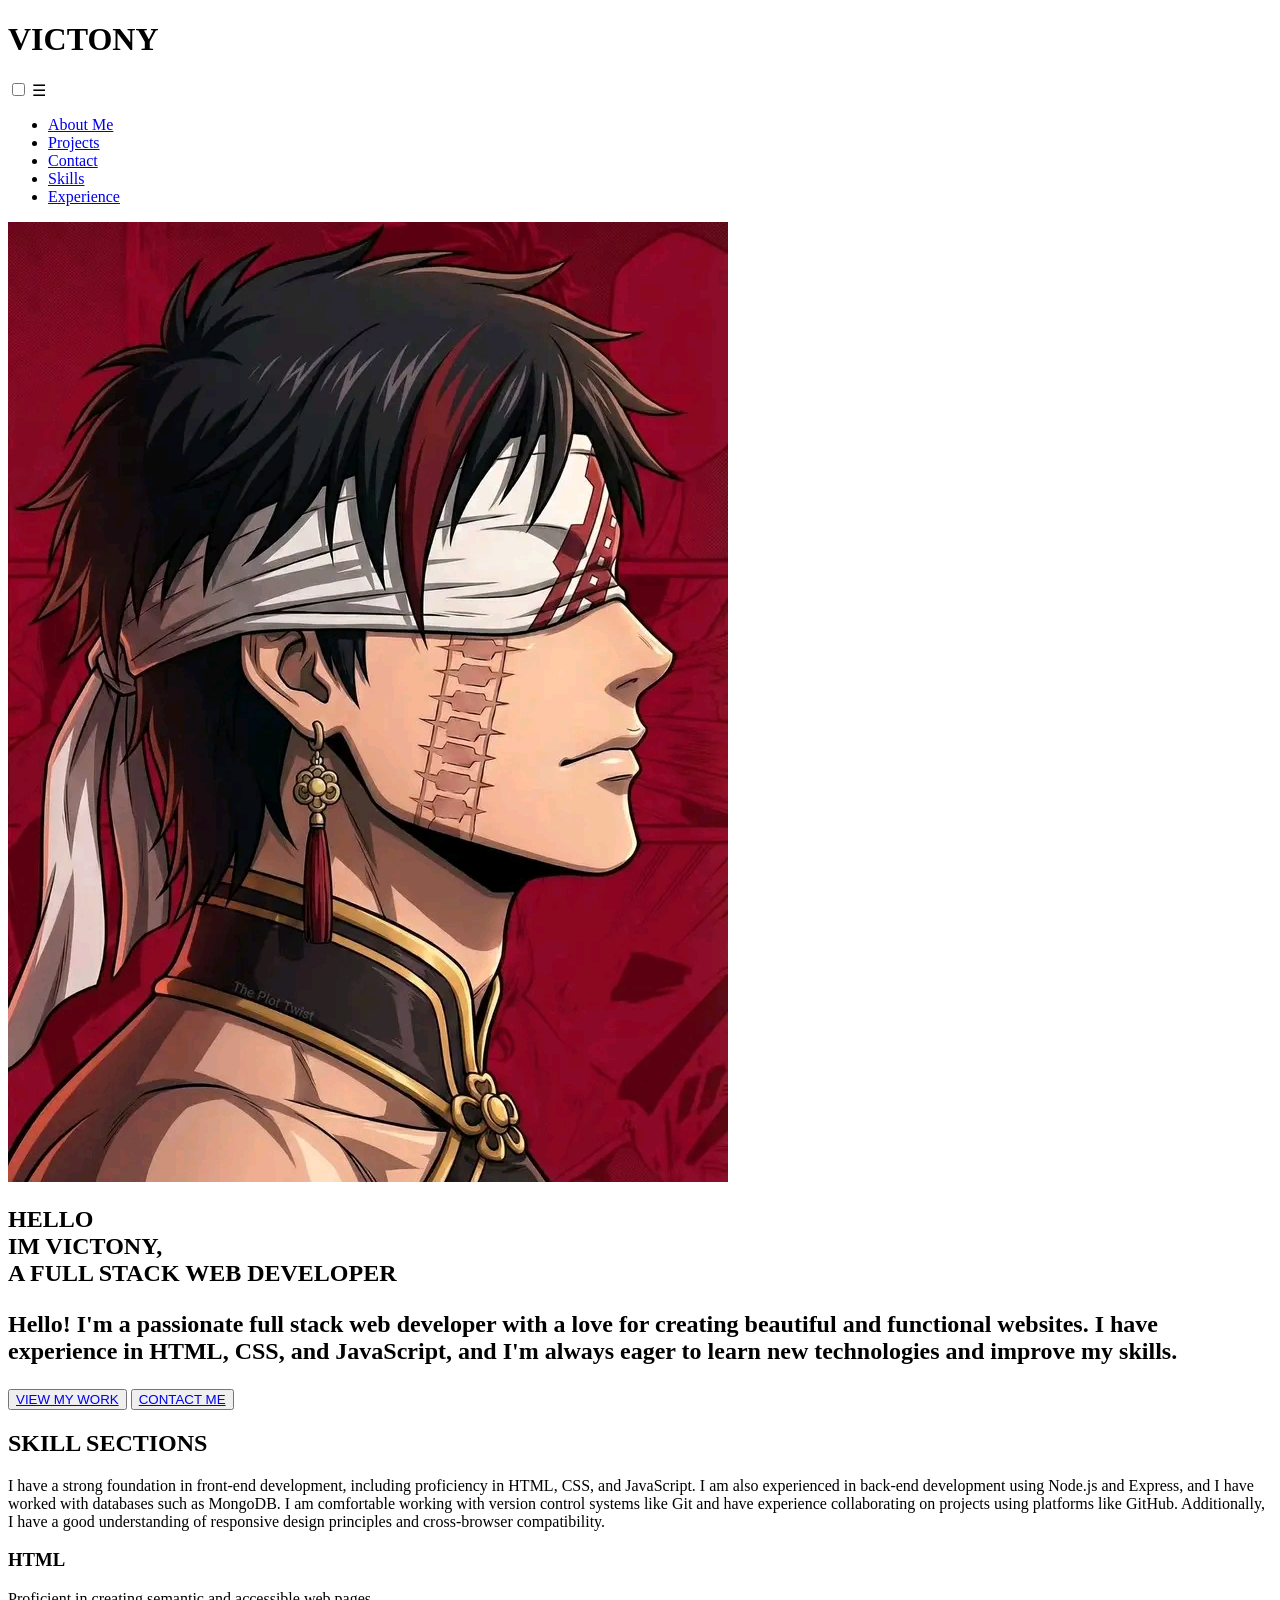
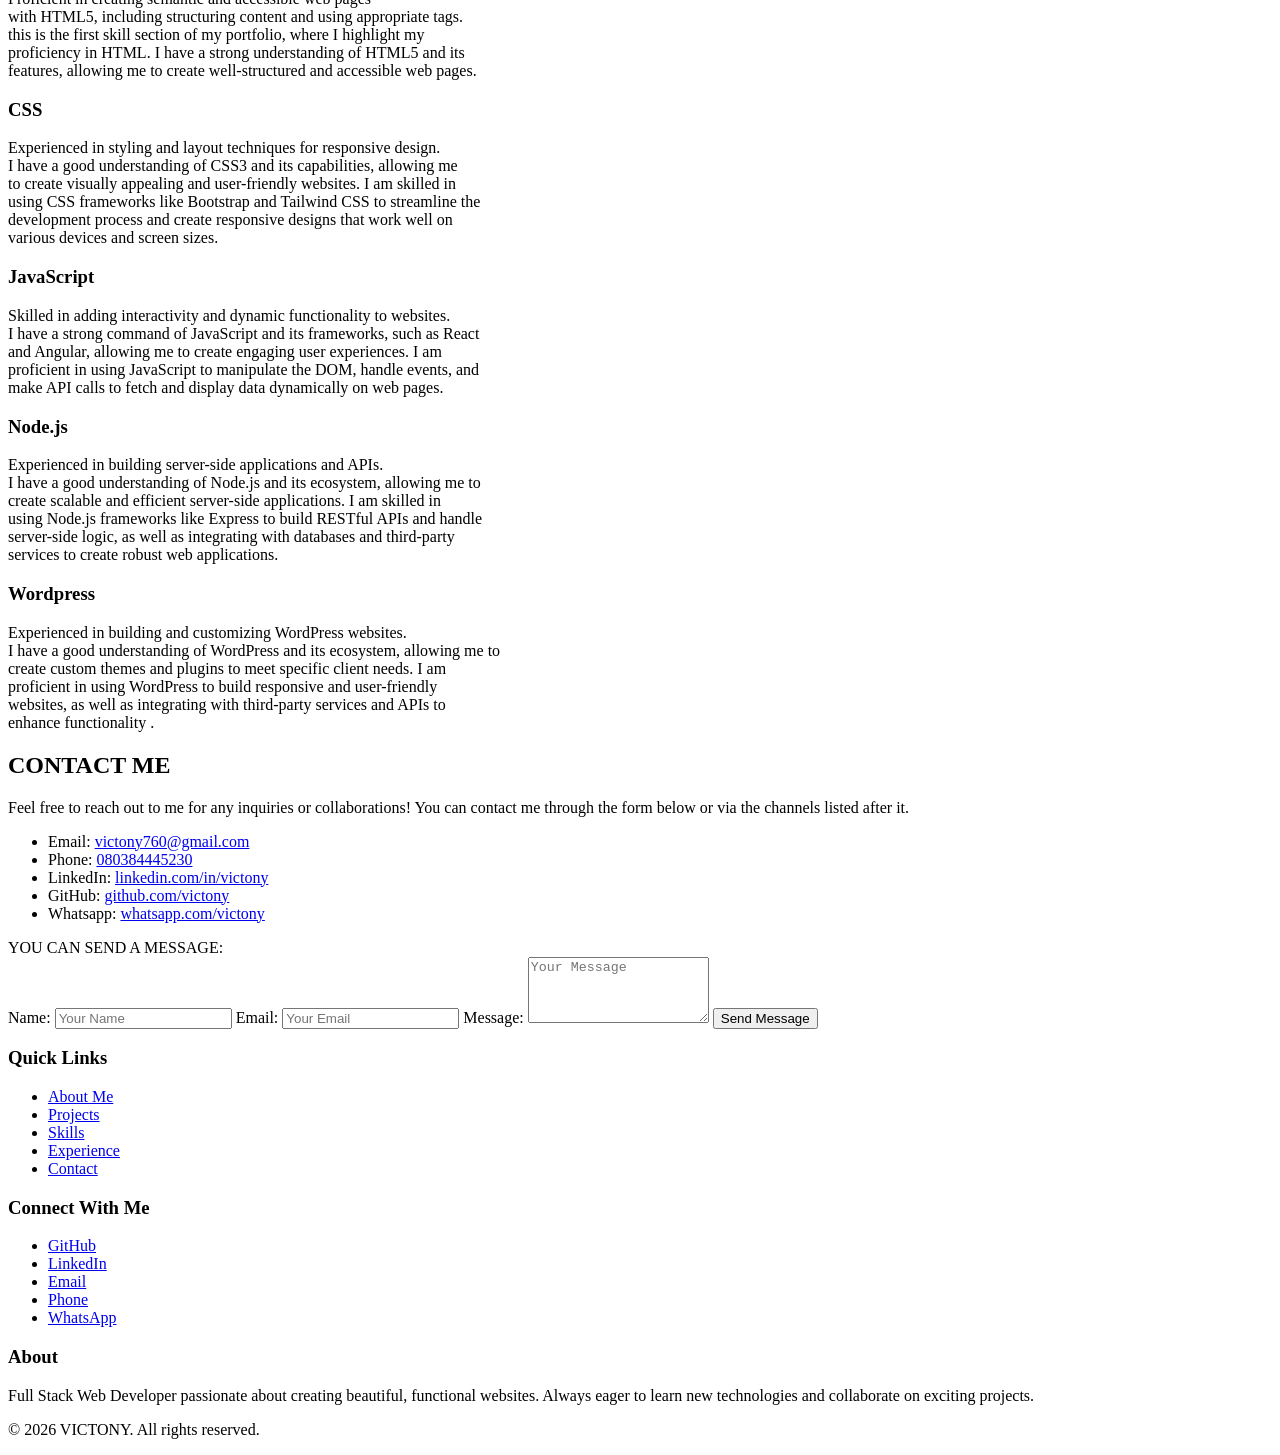
==== index.html @ efb011ad "renamed" ====
<!doctype html>
<html lang="en">
  <head>
    <meta charset="UTF-8" />
    <meta name="viewport" content="width=device-width, initial-scale=1.0" />
    <link rel="stylesheet" href="index.cssg" />
    <title>my first portfolio</title>
  </head>
  <body>
    <header>
      <h1>VICT<span>ONY</span></h1>
            <input type="checkbox" id="nav-toggle" />
      <label for="nav-toggle" class="hamburger">&#9776;</label>
      <ul>
        <li><a href="#about">About Me</a></li>
        <li><a href="#projects">Projects</a></li>
        <li><a href="#contact">Contact</a></li>
        <li><a href="#skills">Skills</a></li>
        <li><a href="#experience">Experience</a></li>
      </ul>
    </header>
    <div class="about">
      <img src="/1767928970775.jpg" alt="profile picture" />

      <h2>
        <span>HELLO</span><br />
        IM VICTONY,<br />A FULL STACK WEB DEVELOPER

        <p>
          Hello! I'm a passionate full stack web developer with a love for
          creating beautiful and functional websites. I have experience in HTML,
          CSS, and JavaScript, and I'm always eager to learn new technologies
          and improve my skills.
        </p>
      </h2>
    </div>
    <div class="button">
      <button><a href="#projects">VIEW MY WORK</a></button>
      <button><a href="#contact">CONTACT ME</a></button>
    </div>
    <div class="wrapper">
      <div class="section">
        <h2>SKILL SECTIONS</h2>
        <p>
          I have a strong foundation in front-end development, including
          proficiency in HTML, CSS, and JavaScript. I am also experienced in
          back-end development using Node.js and Express, and I have worked with
          databases such as MongoDB. I am comfortable working with version
          control systems like Git and have experience collaborating on projects
          using platforms like GitHub. Additionally, I have a good understanding
          of responsive design principles and cross-browser compatibility.
        </p>
      </div>
<div class="container">
      <div class="skill">
        <h3>HTML</h3>
        <p>
          Proficient in creating semantic and accessible web pages<br />
          with HTML5, including structuring content and using appropriate
          tags.<br />
          this is the first skill section of my portfolio, where I highlight
          my<br />
          proficiency in HTML. I have a strong understanding of HTML5 and its<br />
          features, allowing me to create well-structured and accessible web
          pages.
        </p>
      </div>
      <div class="css">
        <h3>CSS</h3>
        <p>
          Experienced in styling and layout techniques for responsive design.<br /> 
          I have a good understanding of CSS3 and its capabilities, allowing me<br /> 
          to create visually appealing and user-friendly websites. I am skilled in<br />
          using CSS frameworks like Bootstrap and Tailwind CSS to streamline the<br />
          development process and create responsive designs that work well on<br /> 
          various devices and screen sizes.
        </p>
      </div>
      <div class="java">
        <h3>JavaScript</h3>
        <p>
          Skilled in adding interactivity and dynamic functionality to websites.<br />
          I have a strong command of JavaScript and its frameworks, such as React<br />
          and Angular, allowing me to create engaging user experiences. I am<br />
          proficient in using JavaScript to manipulate the DOM, handle events, and<br />
          make API calls to fetch and display data dynamically on web pages.
        </p>
      </div>
      <div class="node">
        <h3>Node.js</h3>
        <p>Experienced in building server-side applications and APIs.<br />
          I have a good understanding of Node.js and its ecosystem, allowing me to<br />
          create scalable and efficient server-side applications. I am skilled in<br />
          using Node.js frameworks like Express to build RESTful APIs and handle<br />
          server-side logic, as well as integrating with databases and third-party<br />
          services to create robust web applications.

        </p>
      </div>
      <div class="express">
        <h3>Wordpress</h3>
        <p>Experienced in building and customizing WordPress websites.<br />  
            I have a good understanding of WordPress and its ecosystem, allowing me to<br />
            create custom themes and plugins to meet specific client needs. I am<br />
            proficient in using WordPress to build responsive and user-friendly<br />
            websites, as well as integrating with third-party services and APIs to<br />
            enhance functionality .
        </p>
      </div>
      
    </div>
    
    <div class="tact">
<h2>CONTACT ME</h2>
<p>Feel free to reach out to me for any inquiries or collaborations! You can contact me through the form below or via the channels listed after it.</p>
<div class="box">
<div class="contact">
<ul>
  <li>Email: <a href="mailto:victony760@gmail.com">victony760@gmail.com</a></li>
  <li>Phone: <a href="tel:+23480384445230">080384445230</a></li>
  <li>LinkedIn: <a href="https://www.linkedin.com/in/victony">linkedin.com/in/victony</a></li>
  <li>GitHub: <a href="https://github.com/victony">github.com/victony</a></li>
  <li>Whatsapp: <a href="https://wa.me/23480384445230">whatsapp.com/victony</a></li>
</ul>
    </div>
    <div class="label">
      <label for="contact-form">YOU CAN SEND A MESSAGE:</label>
      <form id="contact-form" action="mailto:victony760@gmail.com" method="post" enctype="text/plain">
        <label for="name">Name:</label>
        <input type="text" id="name" name="name" placeholder="Your Name" required />
        <label for="email">Email:</label>
        <input type="email" id="email" name="email" placeholder="Your Email" required />
        <label for="message">Message:</label>
        <textarea id="message" name="message" placeholder="Your Message" rows="4" required></textarea>
        <button type="submit">Send Message</button>
      </form>
    </div>
    </div>
    <footer>
      <div class="footer-content">
        <div class="footer-section">
          <h3>Quick Links</h3>
          <ul>
            <li><a href="#about">About Me</a></li>
            <li><a href="#projects">Projects</a></li>
            <li><a href="#skills">Skills</a></li>
            <li><a href="#experience">Experience</a></li>
            <li><a href="#contact">Contact</a></li>
          </ul>
        </div>
        <div class="footer-section">
          <h3>Connect With Me</h3>
          <ul>
            <li><a href="https://github.com/victony" target="_blank">GitHub</a></li>
            <li><a href="https://www.linkedin.com/in/victony" target="_blank">LinkedIn</a></li>
            <li><a href="mailto:victony760@gmail.com">Email</a></li>
            <li><a href="tel:+23480384445230">Phone</a></li>
            <li><a href="https://wa.me/23480384445230" target="_blank">WhatsApp</a></li>
          </ul>
        </div>
        <div class="footer-section">
          <h3>About</h3>
          <p>Full Stack Web Developer passionate about creating beautiful, functional websites. Always eager to learn new technologies and collaborate on exciting projects.</p>
        </div>
      </div>
      <div class="footer-bottom">
        <p>&copy; 2026 VICTONY. All rights reserved.</p>
      </div>
    </footer>
    
  </body>
</html>
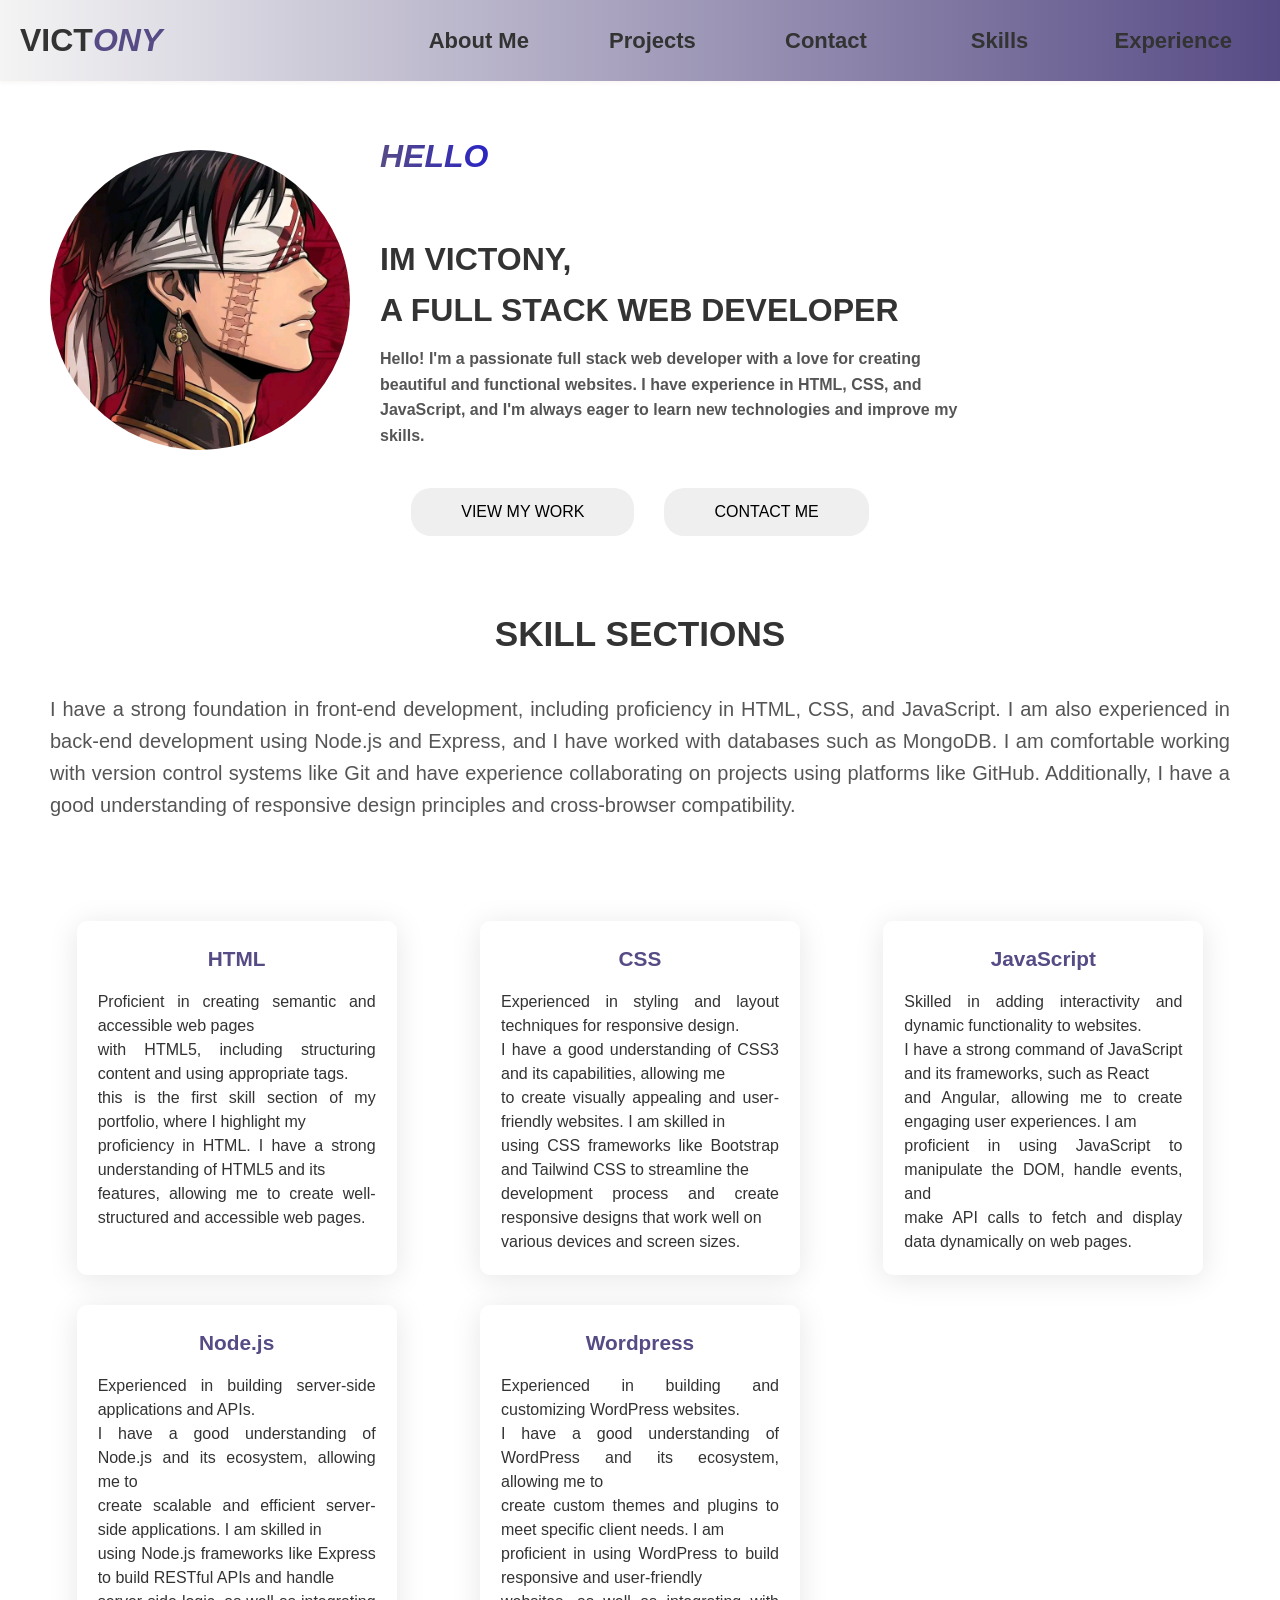
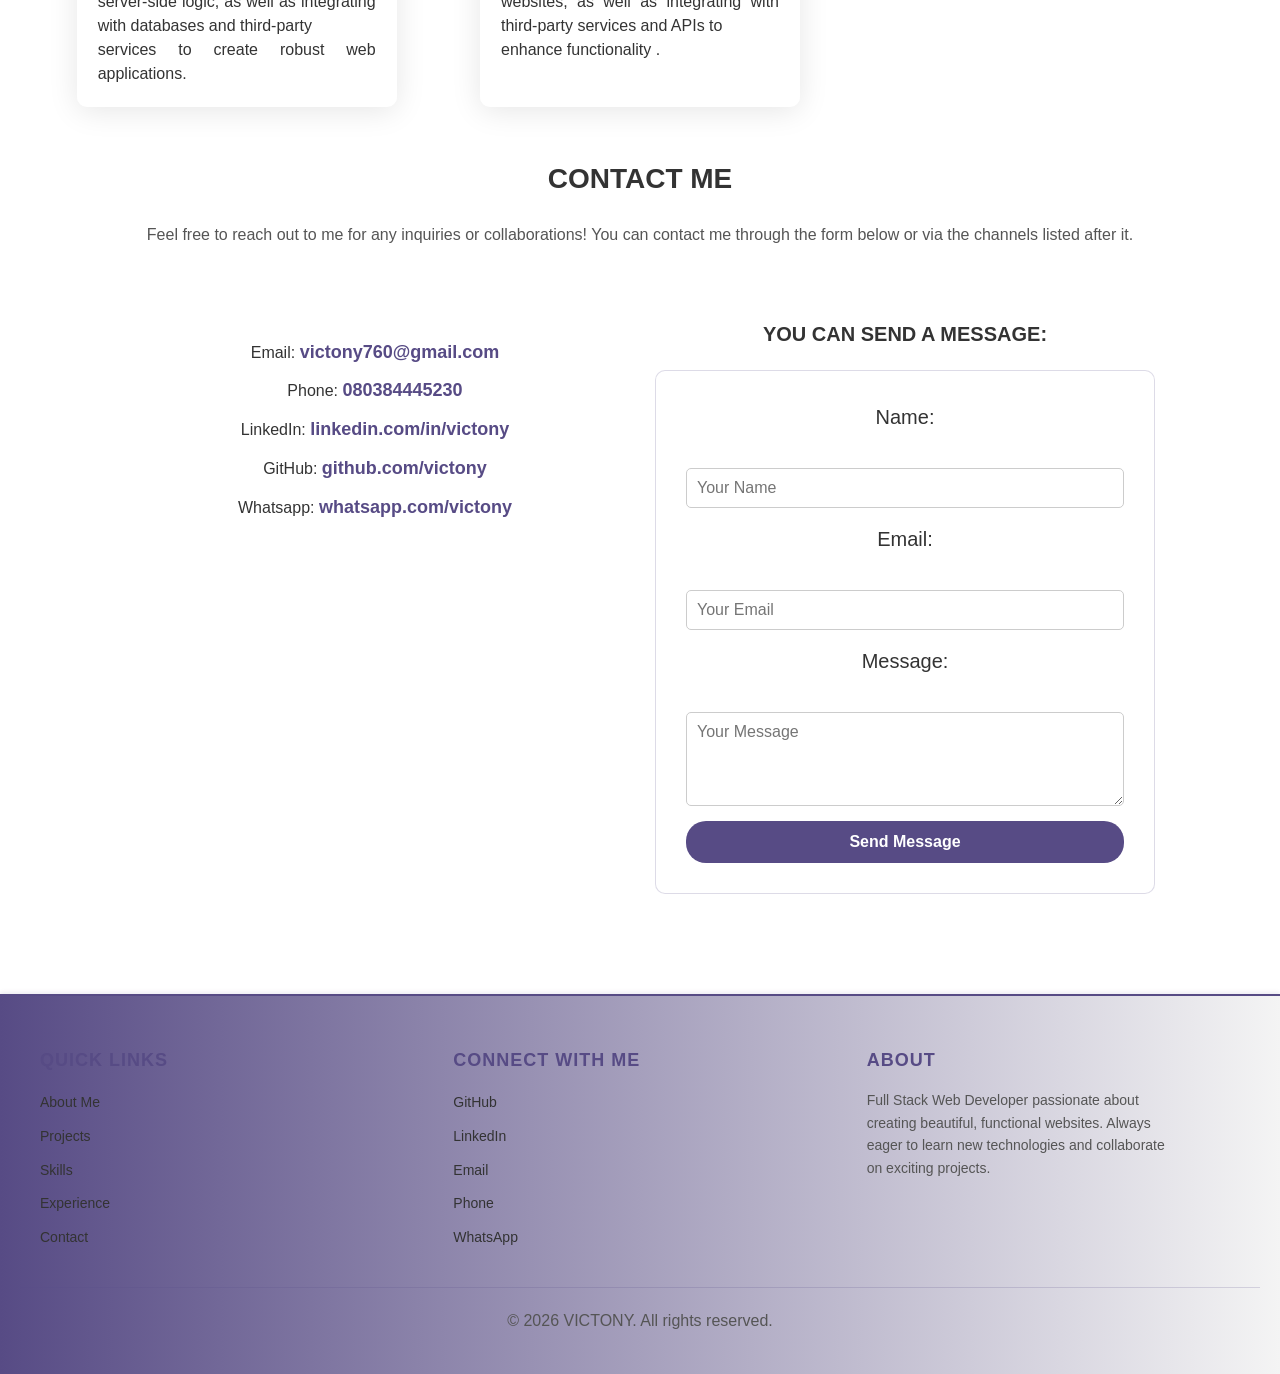
==== commit 098dc989: "made changes" ====
--- a/index.html
+++ b/index.html
@@ -3,7 +3,7 @@
   <head>
     <meta charset="UTF-8" />
     <meta name="viewport" content="width=device-width, initial-scale=1.0" />
-    <link rel="stylesheet" href="index.cssg" />
+    <link rel="stylesheet" href="index.css" />
     <title>my first portfolio</title>
   </head>
   <body>
--- a/index.css
+++ b/index.css
@@ -0,0 +1,703 @@
+*{margin: 0; 
+  padding: 0; 
+  box-sizing: border-box;
+font-family: 'Segoe UI', Tahoma, Geneva, Verdana, sans-serif;}
+
+html {
+  scroll-behavior: smooth;
+}
+
+body {
+  line-height: 1.6;
+  color: #333;
+}
+
+header{
+  display: flex;
+  justify-content: space-between;
+  align-items: center;
+  background: linear-gradient(to right, #f4f4f4, #574b85);
+  box-shadow: 0 2px 4px rgb(250, 245, 245);
+  position: sticky;
+  top: 0;
+  z-index:1000;
+  padding: 0 20px;
+  min-height: 60px;
+  flex-wrap: wrap;
+}
+
+header h1{
+    padding: 15px 0;
+    color: #333;
+    font-size: clamp(1.5rem, 5vw, 2rem);
+}
+
+header h1 span{
+  color: #574b85;
+  font-style: italic;
+}
+
+header ul{
+  list-style: none;
+  display: flex;
+  width:70%;
+  gap:0;
+  margin-left: auto;
+}
+
+
+#nav-toggle {
+  display: none;
+}
+
+
+.hamburger {
+  display: none;
+  cursor: pointer;
+  font-size: 28px;
+  padding: 10px 15px;
+  user-select: none;
+  color: #333;
+  margin-left: auto;
+  order: 2;
+}
+
+
+#nav-toggle:checked ~ ul {
+  display: flex !important;
+}
+
+header ul li{
+  margin: 0;
+  flex: 1;
+  text-align: center;
+}
+
+header ul li a{
+  text-decoration: none;
+  color: #333;
+  font-weight: bold;
+  transition: color 0.3s ease;
+  font-size: clamp(0.9rem, 2.5vw, 1.375rem);
+  display: block;
+  padding: 15px 10px;
+}
+
+header ul li a:hover{
+   background: linear-gradient(to right, #574b85, #f4f4f4);
+  color: #ffffffb6;
+  border-radius: 4px;
+  transition: background 0.3s ease, color 0.3s ease;
+  text-decoration: underline;
+}
+
+ .about{
+  display: flex;
+  align-items: center;
+  padding: clamp(20px, 5vw, 50px);
+  gap: clamp(10px, 3vw, 30px);
+  flex-wrap: wrap;
+  justify-content: center;
+  } 
+  
+  .about h2{
+    font-size: clamp(1.5rem, 4vw, 2rem);
+    color: #333;
+    margin-bottom: 20px;
+    flex: 1;
+    min-width: 280px;
+  }
+  
+  .about h2 span{
+    display: block;
+    font-style: italic;
+    background: linear-gradient(to right, #574b85, blue, green, orange, red);
+    -webkit-background-clip: text;
+    -webkit-text-fill-color: transparent;
+    background-clip: text;
+  }
+   
+  .about p{
+  padding-top: 10px;
+  font-size: clamp(0.875rem, 2vw, 1rem);
+  color: #555;
+  line-height: 1.6;
+  max-width: 600px;
+}
+ 
+.about img{
+  width: 100%;
+  max-width: 300px;
+  height: auto;
+  aspect-ratio: 1;
+  border-radius: 50%;
+  object-fit: cover;
+  flex-shrink: 0;
+}
+.button{
+  display: flex;
+  justify-content: center;
+  align-items: center;
+  flex-wrap: wrap;
+  margin-top: -50px;
+  gap: clamp(10px, 3vw, 30px);
+  height: auto;
+  border-radius: 20px;
+  padding: 20px;
+  min-height: 50px;
+}
+
+.button a{
+  text-decoration: none;
+  color: black;
+  padding: clamp(8px, 1.5vw, 10px) clamp(15px, 3vw, 20px);
+  border-radius: 4px;
+  transition: background-color 0.3s ease;
+  font-size: clamp(0.875rem, 2vw, 1rem);
+}
+
+button {
+  border-radius: 20px;
+  animation: rotatingcolour 2s linear infinite;
+  cursor: pointer;
+  border: none;
+  padding: clamp(10px, 1.5vw, 15px) clamp(20px, 3vw, 30px);
+  font-size: clamp(0.875rem, 2vw, 1rem);
+}
+@keyframes rotatingcolour {
+  
+  0% { box-shadow: 0 0 10px #574b85; }
+  25% { box-shadow: 0 0 10px blue; }
+  50% { box-shadow: 0 0 10px green; }
+  75% { box-shadow: 0 0 10px orange; }
+  100% { box-shadow: 0 0 10px red; }
+}
+.section{
+  display: flex;
+  flex-direction: column;
+  justify-content: center;
+  padding: clamp(20px, 5vw, 50px);
+  gap: clamp(10px, 2vw, 20px);
+}
+
+.section h2{
+  font-size: clamp(1.75rem, 5vw, 2.2rem);
+  color: #333;
+  margin-bottom: 10px;
+  text-align: center;
+}
+
+.section p{
+  font-size: clamp(0.9rem, 2vw, 1.25rem);
+  color: #555;
+  text-align: justify;
+}
+
+.container{
+  display: grid;
+  grid-template-columns: repeat(auto-fit, minmax(280px, 1fr));
+  justify-items: center;
+  padding: clamp(20px, 5vw, 50px);
+  gap: clamp(15px, 3vw, 30px);
+}
+.skill,
+.css,
+.java,
+.node,
+.express{
+  animation: rotatingcolour 2s linear infinite;
+  background: rgba(255, 255, 255, 0.15);
+  backdrop-filter: blur(15px);
+  -webkit-backdrop-filter: blur(15px);
+  border: 1px solid rgba(255, 255, 255, 0.3);
+  box-shadow: 0 4px 30px rgba(0, 0, 0, 0.1);
+  border-radius: 10px;
+  padding: clamp(15px, 3vw, 20px);
+  width: 100%;
+  max-width: 320px;
+  min-height: 300px;
+  display: flex;
+  flex-direction: column;
+  justify-content: flex-start;
+}
+.skill h3,
+.css h3,
+.java h3,
+.node h3,
+.express h3{
+  color: #574b85;
+  display: flex;
+  justify-content: center;
+  align-items: center;
+  font-size: clamp(1rem, 2vw, 1.3rem);
+  margin-bottom: 15px;
+}
+
+.skill p,
+.css p,
+.java p,
+.node p,
+.express p{
+  color: #333;
+  font-size: clamp(0.8rem, 1.8vw, 1rem);
+  line-height: 1.5;
+  text-align: justify;
+}
+.box{
+  display: grid;
+  grid-template-columns: repeat(auto-fit, minmax(280px, 1fr));
+  width: 100%;
+  padding: clamp(20px, 5vw, 50px);
+  gap: clamp(20px, 4vw, 30px);
+  justify-items: center;
+}
+
+.contact {
+  width: 100%;
+  max-width: 500px;
+}
+
+.contact h2,
+.tact h2{
+  display: flex;
+  justify-content: center;
+  align-items: center;
+  margin-bottom: 20px;
+  font-size: clamp(1.5rem, 4vw, 1.75rem);
+  color: #333;
+}
+
+.contact p,
+.tact p{
+  display: flex;
+  justify-content: center;
+  align-items: center;
+  margin-bottom: 20px;
+  color: #555;
+  font-size: clamp(0.875rem, 2vw, 1rem);
+  flex-wrap: wrap;
+}
+
+.contact ul{
+    padding: 0;
+    margin-top: 20px;
+    list-style: none;
+    display: flex;
+    flex-direction: column;
+    align-items: center;
+    gap: 10px;
+}
+
+.contact ul li{
+  margin: 0;
+}
+
+.contact ul li a{
+  text-decoration: none;
+  color: #574b85;
+  font-size: clamp(0.9rem, 2vw, 1.125rem);
+  font-weight: 600;
+  transition: text-decoration 0.3s ease;
+}
+
+.contact ul li a:hover{
+  text-decoration: underline;
+}
+.label{
+  width: 100%;
+  max-width: 500px;
+}
+
+.label label {
+  display: block;
+  color: #333;
+  font-size: clamp(1rem, 2vw, 1.25rem);
+  font-weight: 600;
+  margin-bottom: 20px;
+  text-align: center;
+}
+
+.label form{
+  flex-direction: column;
+  display: flex;
+  padding: clamp(20px, 3vw, 30px);
+  gap: clamp(10px, 2vw, 15px);
+  border-radius: 10px;
+  background: rgba(255, 255, 255, 0.1);
+  border: 1px solid rgba(87, 75, 133, 0.2);
+} 
+
+.label form label{
+  color: #333;
+  font-size: clamp(0.875rem, 2vw, 1.25rem);
+  font-weight: 300;
+}
+
+.label form input, 
+.label form textarea{
+  padding: clamp(8px, 1.5vw, 10px);
+  border-radius: 5px;
+  border: 1px solid #ccc;
+  width: 100%;
+  font-size: clamp(0.875rem, 1.8vw, 1rem);
+  font-family: inherit;
+  transition: border-color 0.3s ease, box-shadow 0.3s ease;
+}
+
+.label form input:focus,
+.label form textarea:focus {
+  outline: none;
+  border-color: #574b85;
+  box-shadow: 0 0 0 3px rgba(87, 75, 133, 0.1);
+}
+
+.label form button{
+  background: #574b85;
+  color: white;
+  border: none;
+  padding: clamp(10px, 1.5vw, 12px) clamp(20px, 3vw, 20px);
+  border-radius: 20px;
+  cursor: pointer;
+  transition: background-color 0.3s ease;
+  font-size: clamp(0.875rem, 2vw, 1rem);
+  font-weight: 600;
+}
+
+.label form button:hover{
+  background-color: wheat;
+  color: black;
+  transition: background-color 0.3s ease;
+}
+
+.label form button:active {
+  transform: scale(0.98);
+}
+.box{
+  display: flex;
+  flex-wrap: wrap;
+  width: 100%;
+  padding: 50px;
+  gap: 30px;
+  justify-content: center;
+  align-items: flex-start;
+}
+
+footer {
+  background: linear-gradient(to right, #574b85, #f4f4f4);
+  color: #333;
+  padding: clamp(30px, 5vw, 50px) clamp(15px, 3vw, 20px) clamp(20px, 3vw, 20px);
+  margin-top: 50px;
+  border-top: 2px solid #574b85;
+  box-shadow: 0 -2px 4px rgba(87, 75, 133, 0.1);
+}
+
+.footer-content {
+  display: grid;
+  grid-template-columns: repeat(auto-fit, minmax(250px, 1fr));
+  max-width: 1200px;
+  margin: 0 auto;
+  gap: clamp(30px, 4vw, 40px);
+  padding-bottom: clamp(20px, 3vw, 30px);
+}
+
+.footer-section {
+  flex: 1;
+  min-width: 250px;
+}
+
+.footer-section h3 {
+  color: #574b85;
+  font-size: clamp(1rem, 2vw, 1.125rem);
+  font-weight: 600;
+  margin-bottom: 15px;
+  text-transform: uppercase;
+  letter-spacing: 1px;
+}
+
+.footer-section p {
+  color: #555;
+  font-size: clamp(0.8rem, 1.5vw, 0.875rem);
+  line-height: 1.6;
+  max-width: 300px;
+}
+
+.footer-section ul {
+  list-style: none;
+  padding: 0;
+}
+
+.footer-section ul li {
+  margin: 8px 0;
+}
+
+.footer-section ul li a {
+  color: #333;
+  text-decoration: none;
+  font-size: clamp(0.8rem, 1.5vw, 0.875rem);
+  transition: color 0.3s ease, text-decoration 0.3s ease;
+  font-weight: 500;
+}
+
+.footer-section ul li a:hover {
+  color: white;
+  text-decoration: underline;
+}
+
+.footer-bottom {
+  text-align: center;
+  padding-top: 20px;
+  border-top: 1px solid rgba(87, 75, 133, 0.2);
+  color: #555;
+  font-size: clamp(0.75rem, 1.5vw, 0.875rem);
+}
+
+
+/* Tablet and smaller screens */
+@media (max-width: 768px) {
+  header {
+    position: relative;
+  }
+  
+  .hamburger {
+    display: block;
+  }
+  
+  header ul {
+    display: none !important;
+    flex-direction: column;
+    width: 100%;
+    position: absolute;
+    top: 100%;
+    left: 0;
+    background: linear-gradient(to right, #f4f4f4, #574b85);
+    margin-left: 0;
+  }
+  
+  #nav-toggle:checked ~ ul {
+    display: flex !important;
+  }
+  
+  header ul li {
+    margin: 0;
+    padding: 0;
+    text-align: center;
+    width: 100%;
+    border-bottom: 1px solid rgba(87, 75, 133, 0.2);
+  }
+  
+  header ul li:last-child {
+    border-bottom: none;
+  }
+  
+  header ul li a {
+    padding: 12px 15px;
+    font-size: 1rem;
+  }
+  
+  .about {
+    flex-direction: column;
+    align-items: center;
+    padding: 30px 15px;
+    gap: 20px;
+  }
+  
+  .about h2 {
+    text-align: center;
+    font-size: 1.5rem;
+  }
+  
+  .about h2 span {
+    display: block;
+  }
+  
+  .about p {
+    text-align: center;
+  }
+  
+  .about img {
+    max-width: 250px;
+    width: 90%;
+  }
+  
+  .button {
+    margin-top: 0;
+    flex-direction: column;
+    padding: 15px;
+  }
+  
+  .button button {
+    width: 100%;
+    max-width: 300px;
+  }
+  
+  .section, 
+  .container, 
+  .box {
+    padding: 20px 15px;
+  }
+  
+  .skill,
+  .css,
+  .java,
+  .node,
+  .express {
+    width: 100%;
+    max-width: 100%;
+    min-height: auto;
+  }
+  
+  .contact, 
+  .label {
+    width: 100%;
+  }
+  
+  .contact ul {
+    padding: 0;
+    gap: 15px;
+  }
+  
+  .label form {
+    padding: 20px;
+  }
+  
+  .footer-content {
+    gap: 25px;
+  }
+}
+
+/* Mobile screens */
+@media (max-width: 480px) {
+  header {
+    flex-wrap: nowrap;
+  }
+  
+  header h1 {
+    font-size: 1.3rem;
+    padding: 12px 0;
+  }
+  
+  .hamburger {
+    font-size: 24px;
+    padding: 8px 10px;
+  }
+  
+  header ul {
+    width: 100% !important;
+  }
+  
+  header ul li a {
+    font-size: 0.9rem;
+    padding: 10px;
+  }
+  
+  .about {
+    padding: 20px 10px;
+  }
+  
+  .about h2 {
+    font-size: 1.3rem;
+  }
+  
+  .about p {
+    font-size: 0.85rem;
+  }
+  
+  .about img {
+    max-width: 200px;
+  }
+  
+  .button {
+    flex-direction: column;
+    gap: 10px;
+    padding: 10px;
+  }
+  
+  .button button {
+    padding: 10px 15px;
+    font-size: 0.85rem;
+  }
+  
+  .section h2 {
+    font-size: 1.3rem;
+  }
+  
+  .section p,
+  .about p,
+  .contact p,
+  .tact p {
+    font-size: 0.8rem;
+    text-align: left;
+  }
+  
+  .skill h3,
+  .css h3,
+  .java h3,
+  .node h3,
+  .express h3 {
+    font-size: 0.95rem;
+  }
+  
+  .skill p,
+  .css p,
+  .java p,
+  .node p,
+  .express p {
+    font-size: 0.75rem;
+  }
+  
+  .container {
+    padding: 15px 10px;
+    gap: 10px;
+  }
+  
+  .contact h2,
+  .tact h2 {
+    font-size: 1.3rem;
+  }
+  
+  .contact ul li a,
+  .footer-section ul li a {
+    font-size: 0.8rem;
+  }
+  
+  .label label {
+    font-size: 1rem;
+  }
+  
+  .label form {
+    padding: 15px;
+    gap: 10px;
+  }
+  
+  .label form label {
+    font-size: 0.85rem;
+  }
+  
+  .label form input,
+  .label form textarea {
+    padding: 6px;
+    font-size: 0.85rem;
+  }
+  
+  .label form button {
+    padding: 8px 15px;
+    font-size: 0.85rem;
+  }
+  
+  footer {
+    padding: 25px 10px 15px;
+  }
+  
+  .footer-content {
+    gap: 15px;
+  }
+  
+  .footer-section h3 {
+    font-size: 0.9rem;
+  }
+  
+  .footer-section p {
+    font-size: 0.75rem;
+  }
+}
+
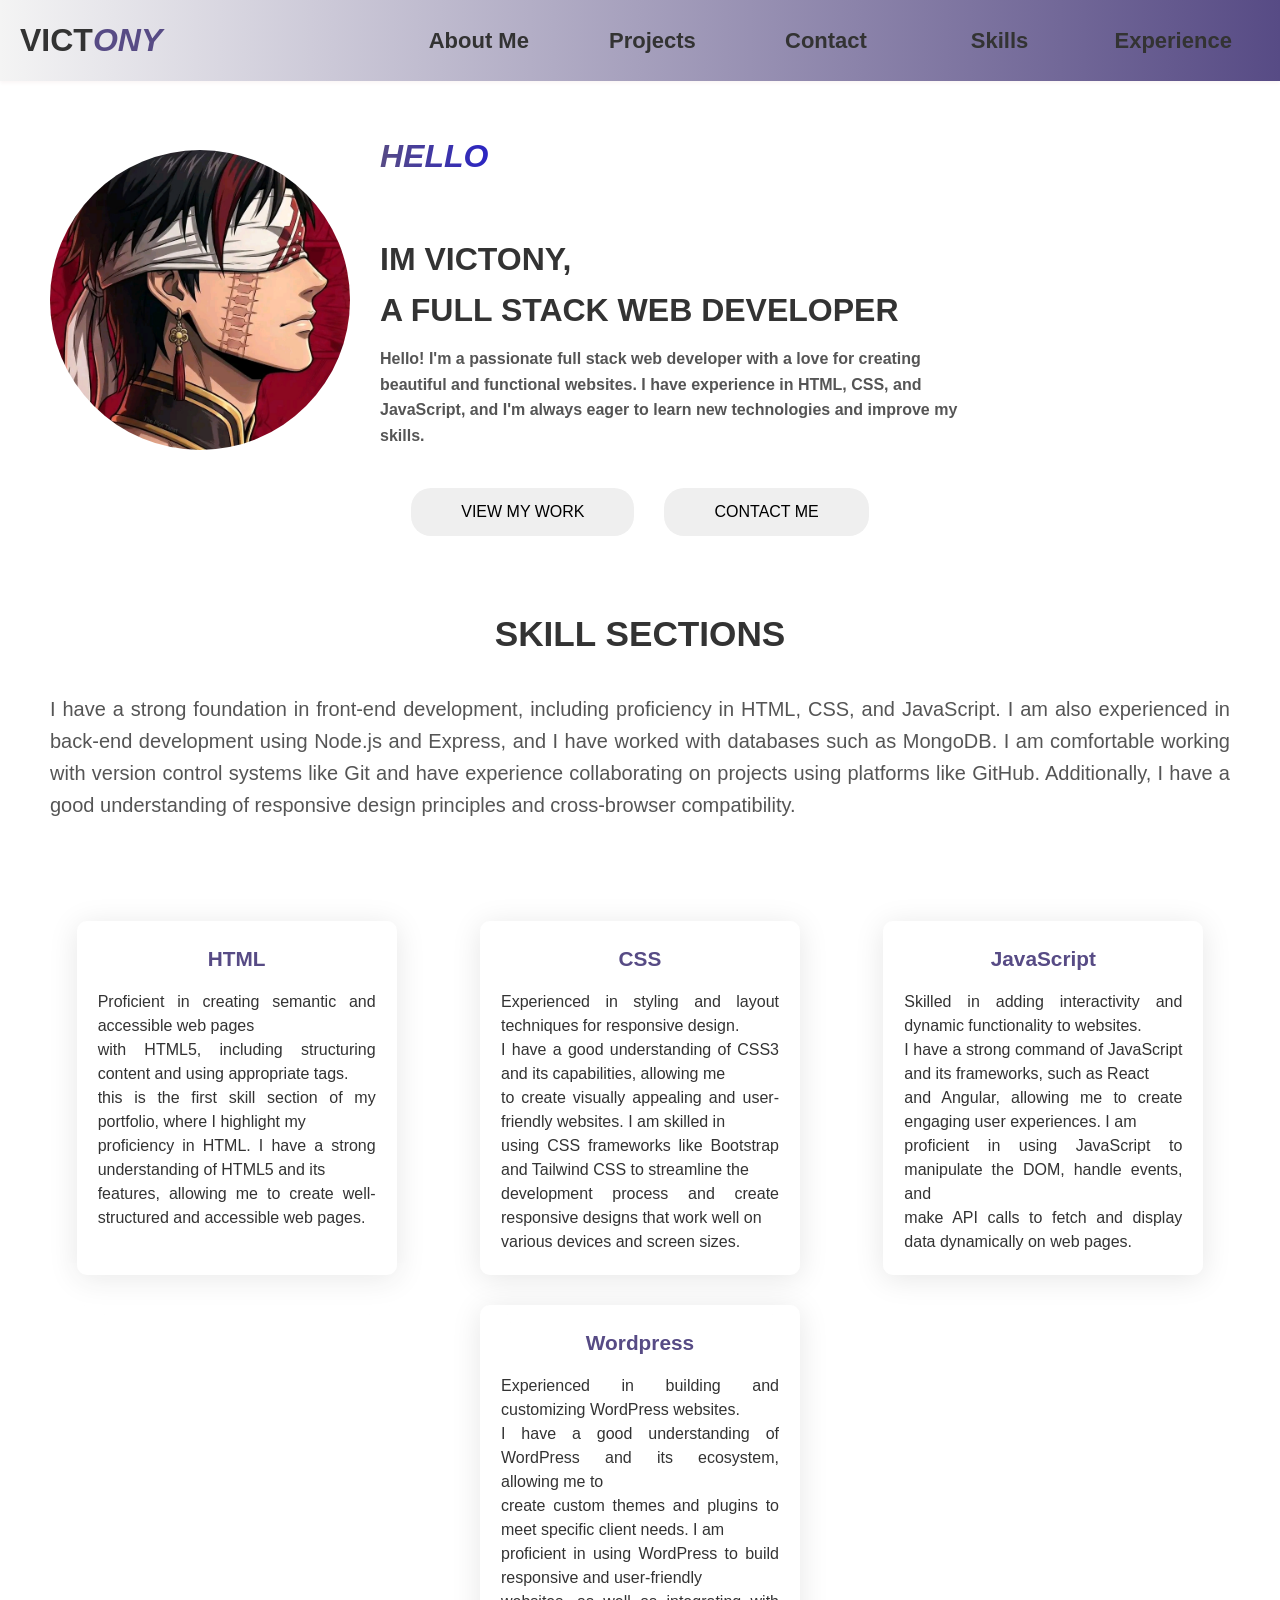
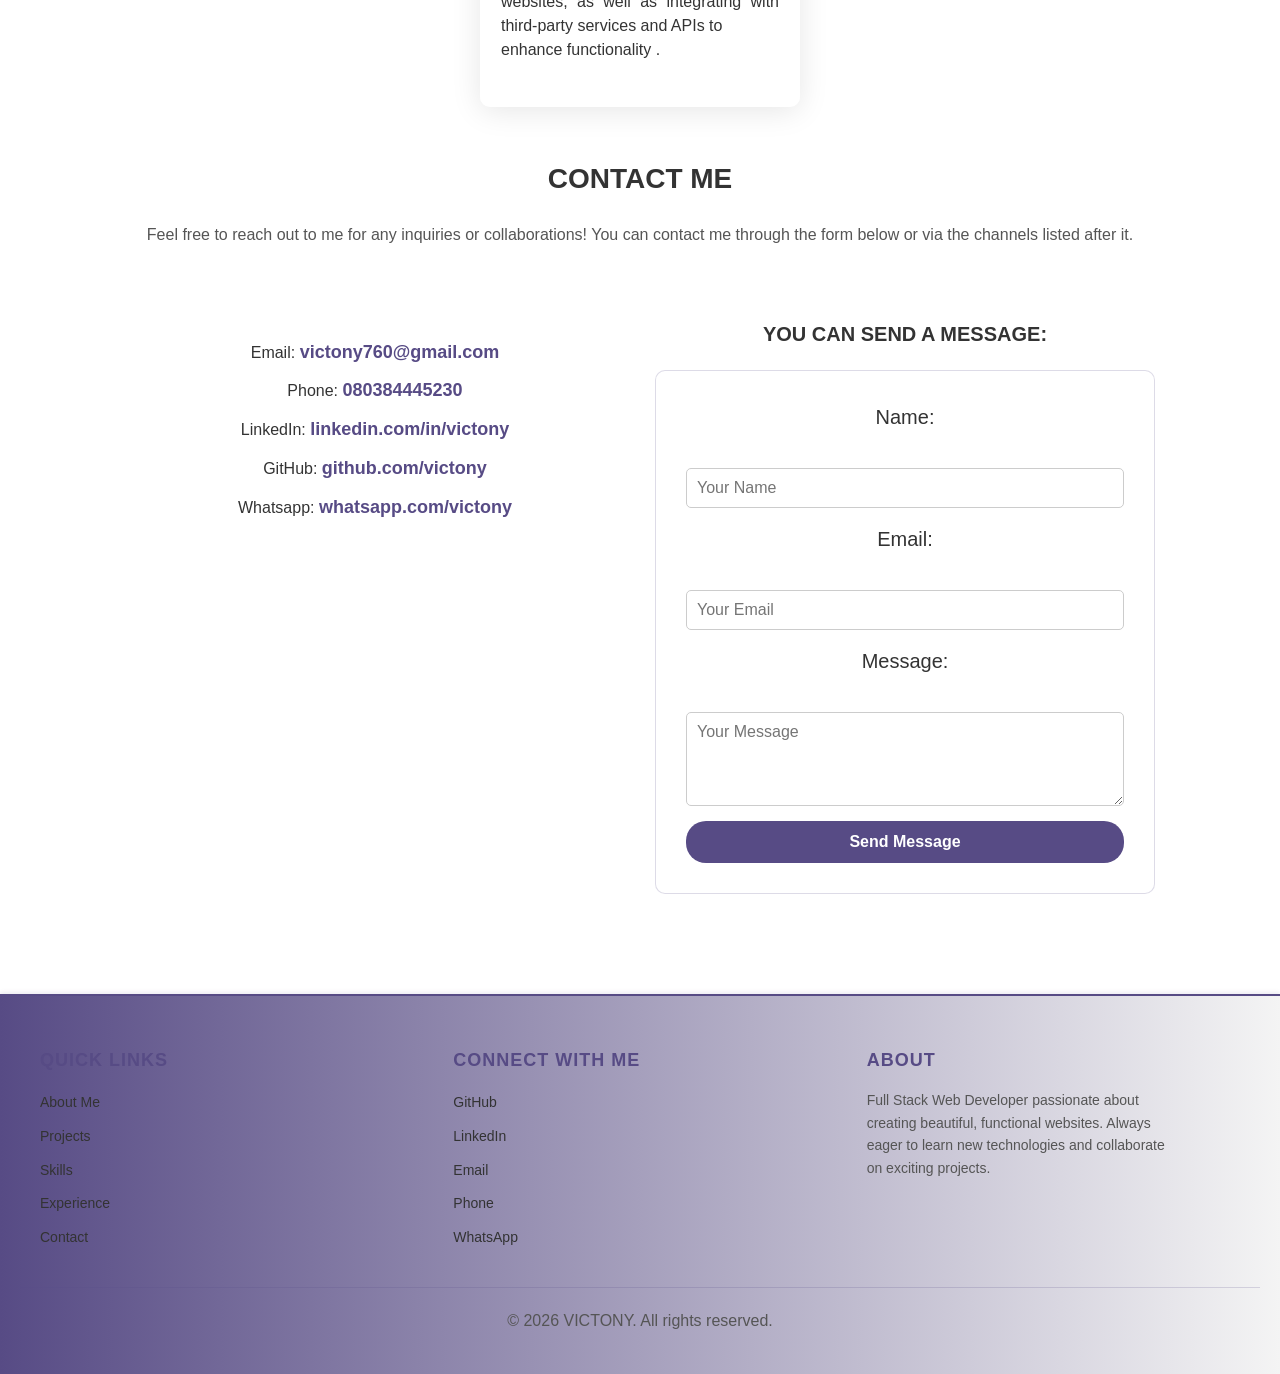
==== commit 960b7012: "third changes" ====
--- a/index.html
+++ b/index.html
@@ -20,7 +20,7 @@
       </ul>
     </header>
     <div class="about">
-      <img src="/1767928970775.jpg" alt="profile picture" />
+      <img src="1767928970775.jpg" alt="profile picture" />
 
       <h2>
         <span>HELLO</span><br />
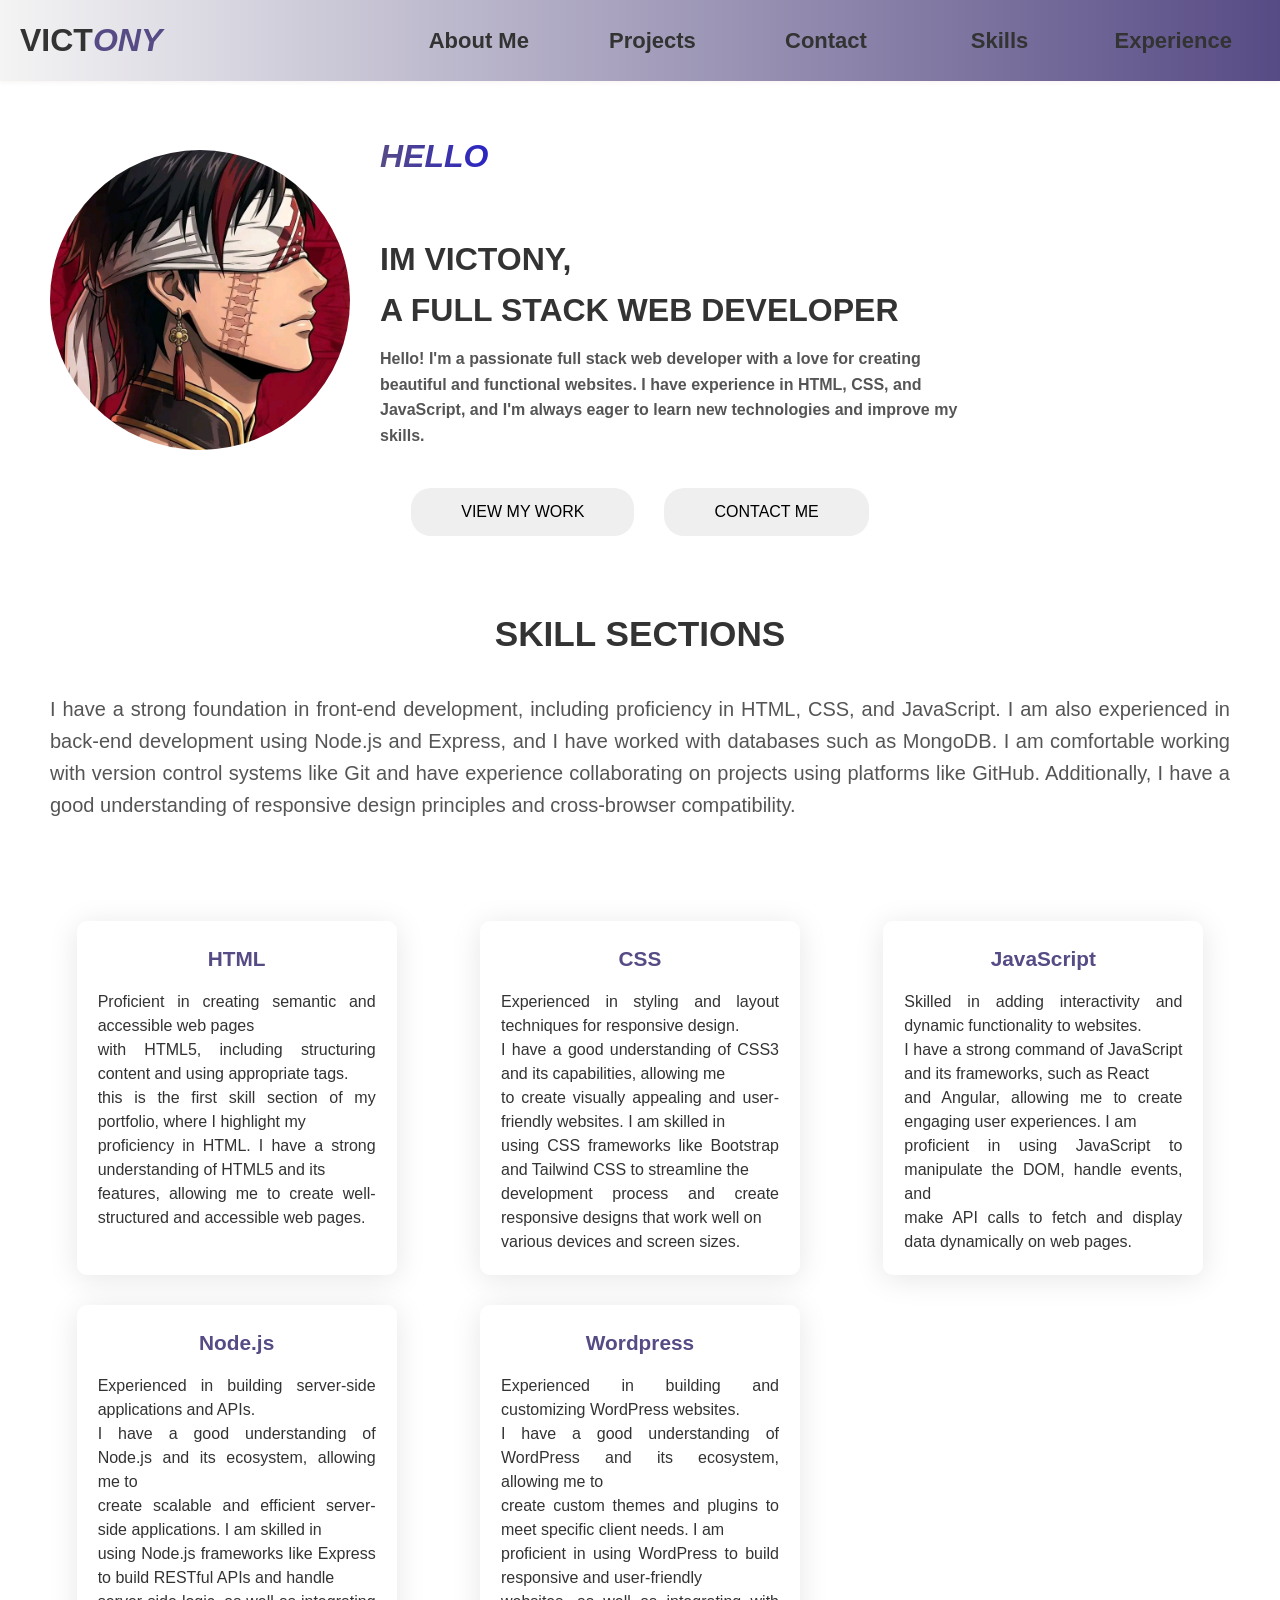
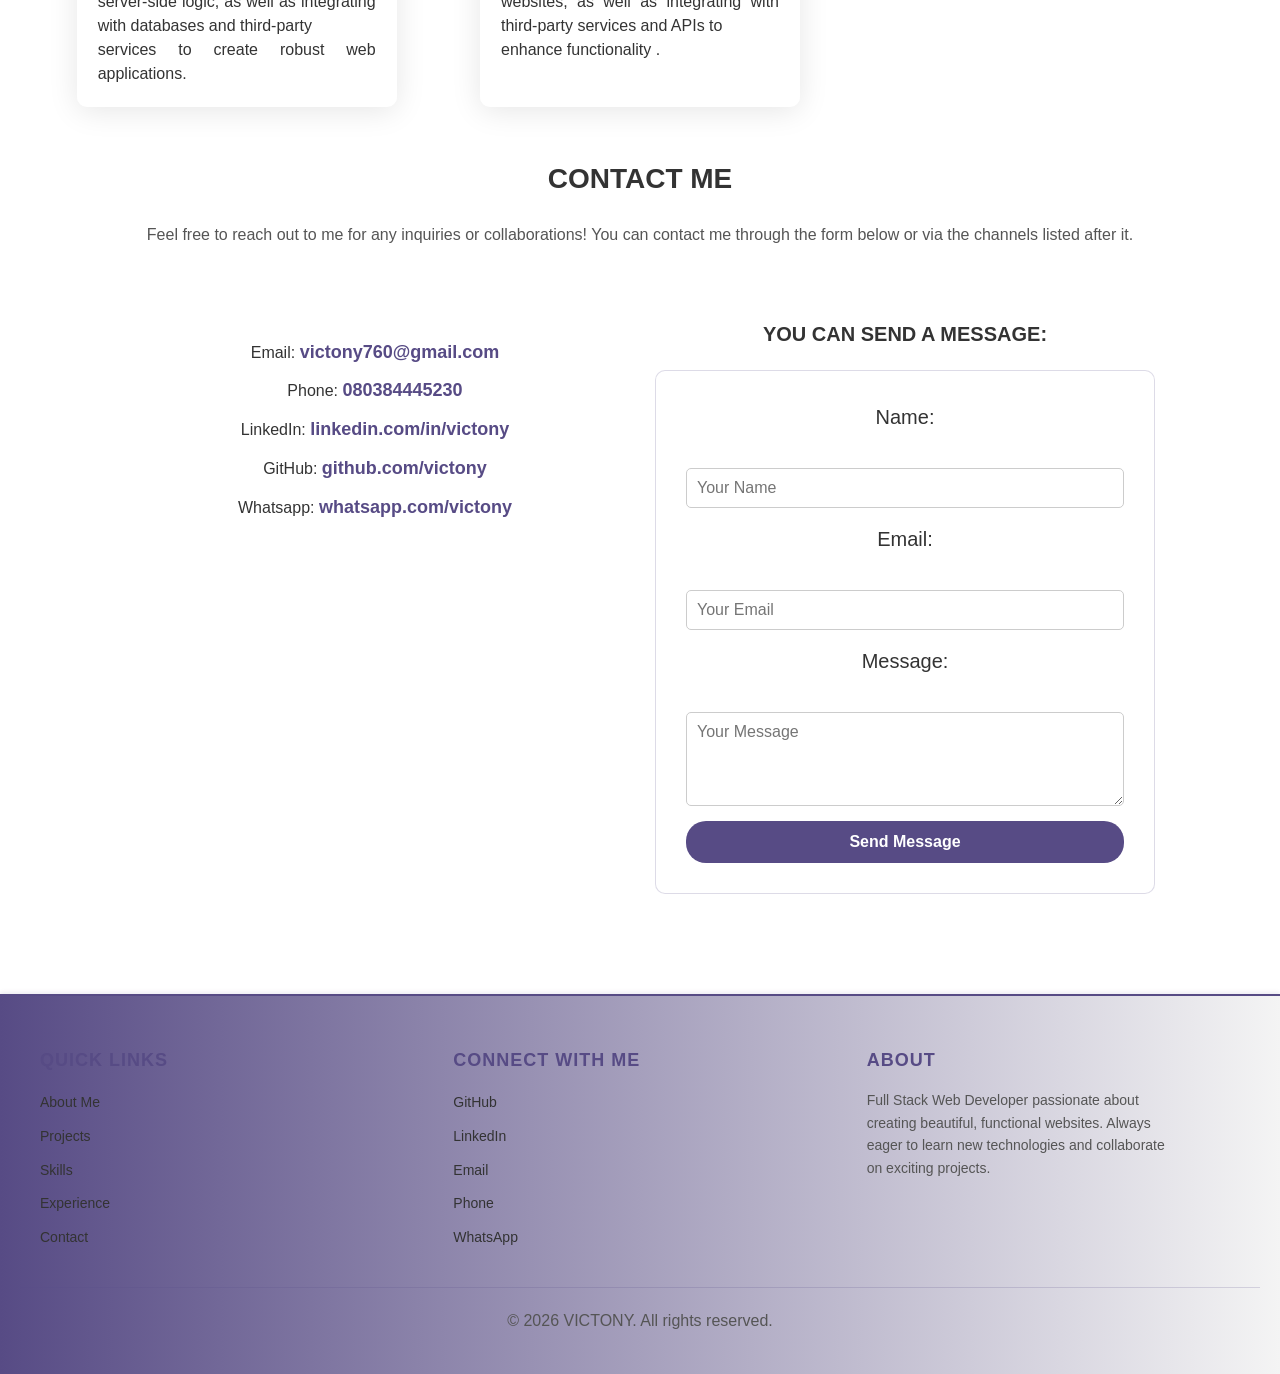
==== commit b761c950: "fourth changes" ====
--- a/index.html
+++ b/index.html
@@ -154,8 +154,8 @@
             <li><a href="https://github.com/victony" target="_blank">GitHub</a></li>
             <li><a href="https://www.linkedin.com/in/victony" target="_blank">LinkedIn</a></li>
             <li><a href="mailto:victony760@gmail.com">Email</a></li>
-            <li><a href="tel:+23480384445230">Phone</a></li>
-            <li><a href="https://wa.me/23480384445230" target="_blank">WhatsApp</a></li>
+            <li><a href="tel:+2348038445230">Phone</a></li>
+            <li><a href="https://wa.me/2348038445230" target="_blank">WhatsApp</a></li>
           </ul>
         </div>
         <div class="footer-section">
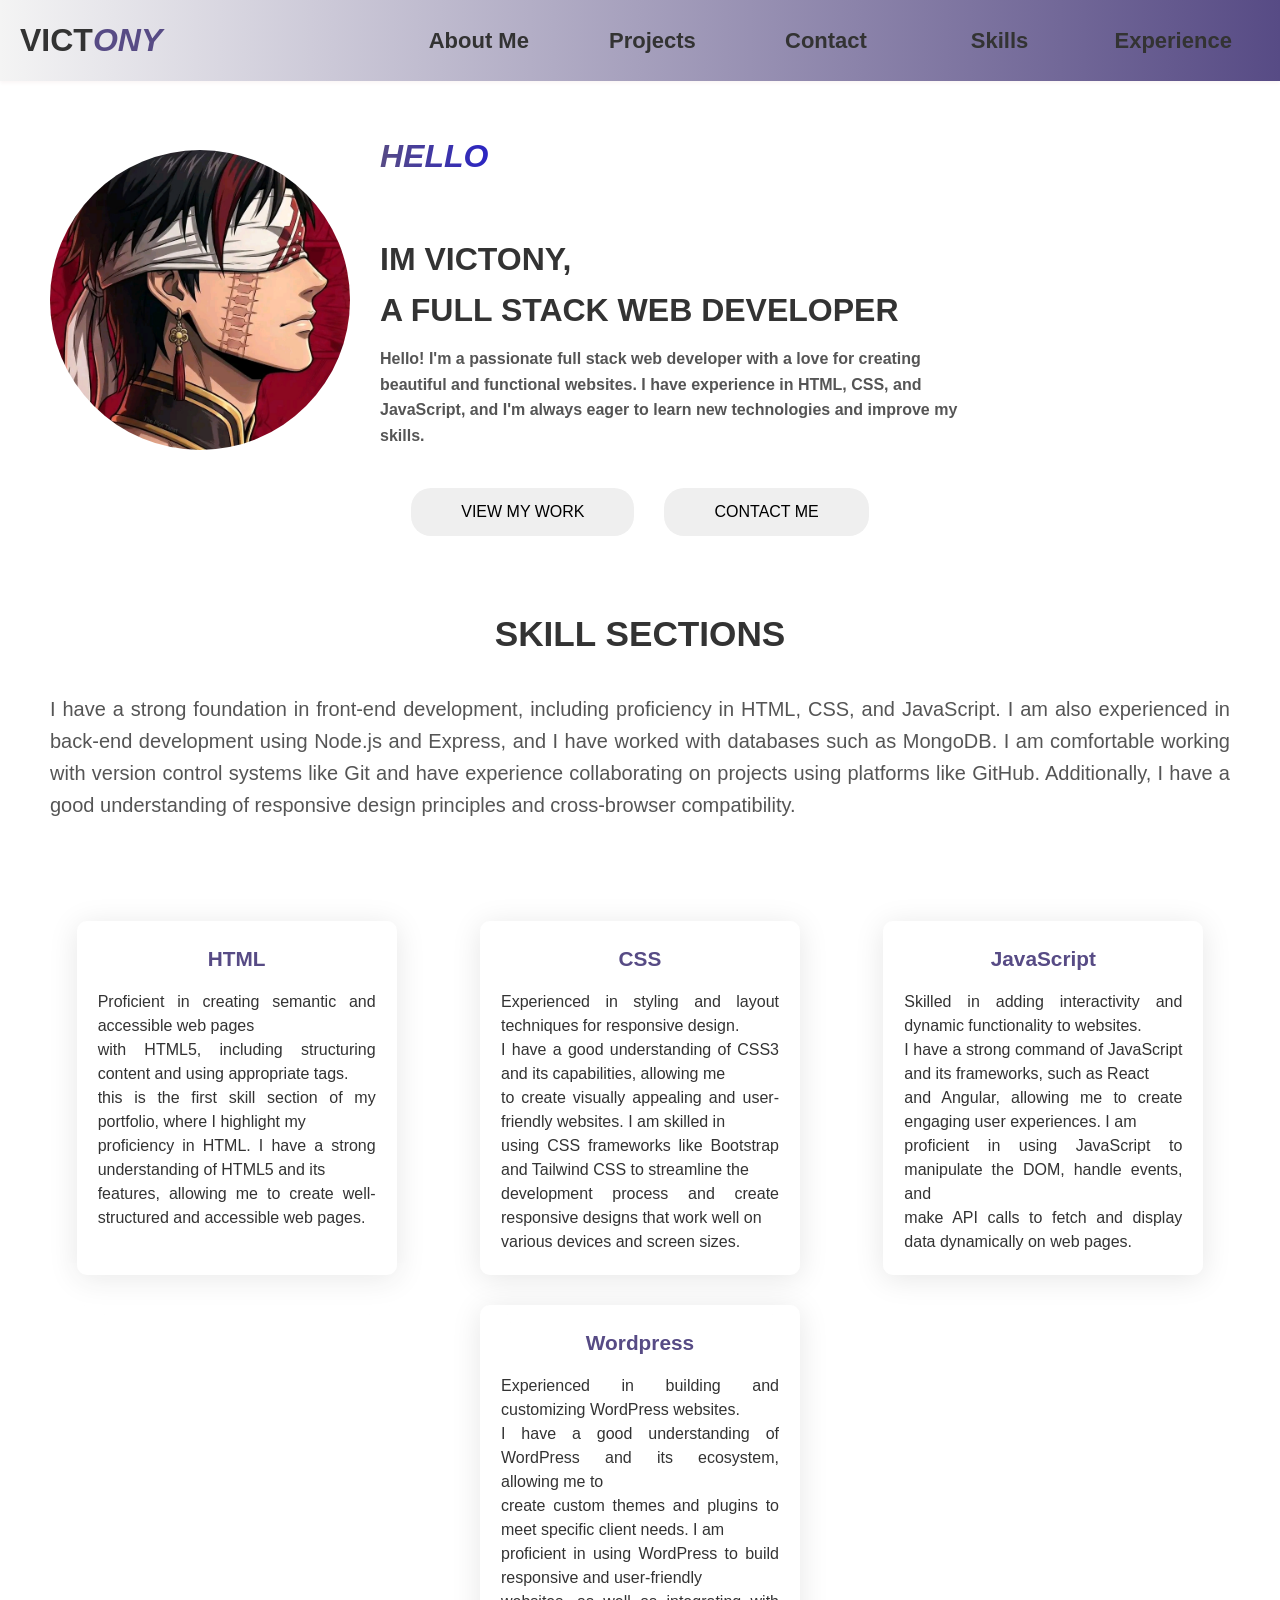
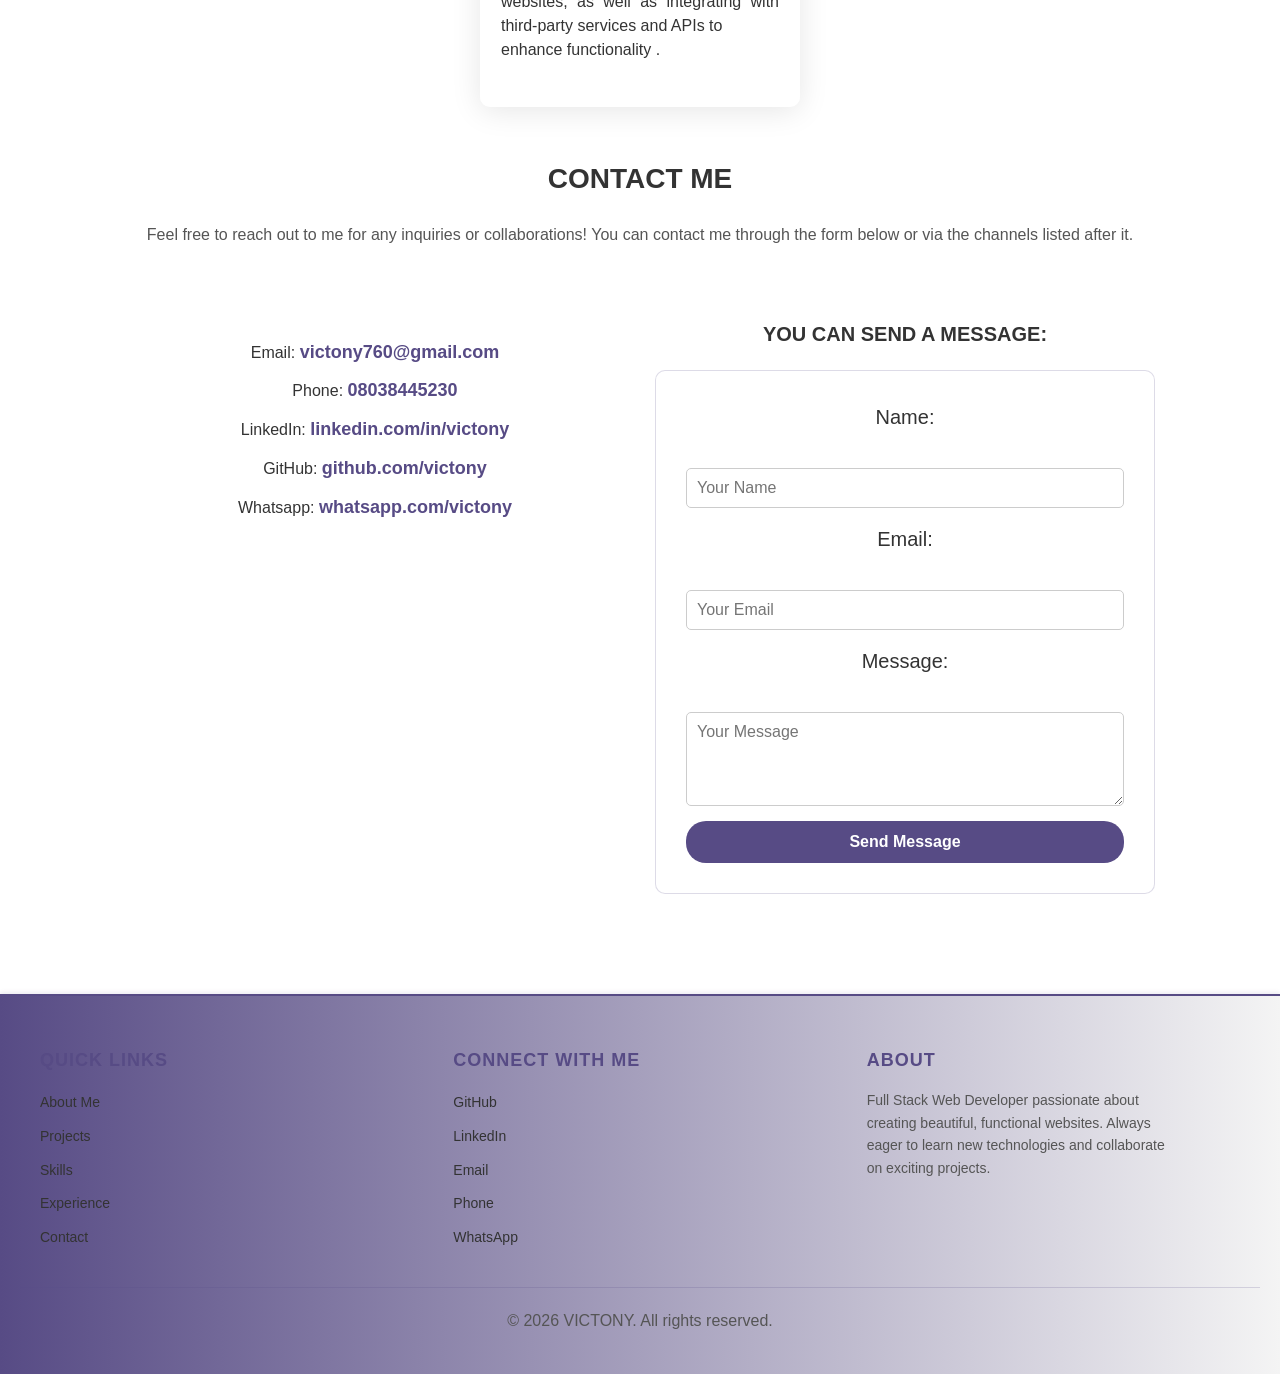
==== commit 1eb39f3a: "last change" ====
--- a/index.html
+++ b/index.html
@@ -117,10 +117,10 @@
 <div class="contact">
 <ul>
   <li>Email: <a href="mailto:victony760@gmail.com">victony760@gmail.com</a></li>
-  <li>Phone: <a href="tel:+23480384445230">080384445230</a></li>
+  <li>Phone: <a href="tel:+2348038445230">08038445230</a></li>
   <li>LinkedIn: <a href="https://www.linkedin.com/in/victony">linkedin.com/in/victony</a></li>
   <li>GitHub: <a href="https://github.com/victony">github.com/victony</a></li>
-  <li>Whatsapp: <a href="https://wa.me/23480384445230">whatsapp.com/victony</a></li>
+  <li>Whatsapp: <a href="https://wa.me/2348038445230">whatsapp.com/victony</a></li>
 </ul>
     </div>
     <div class="label">
